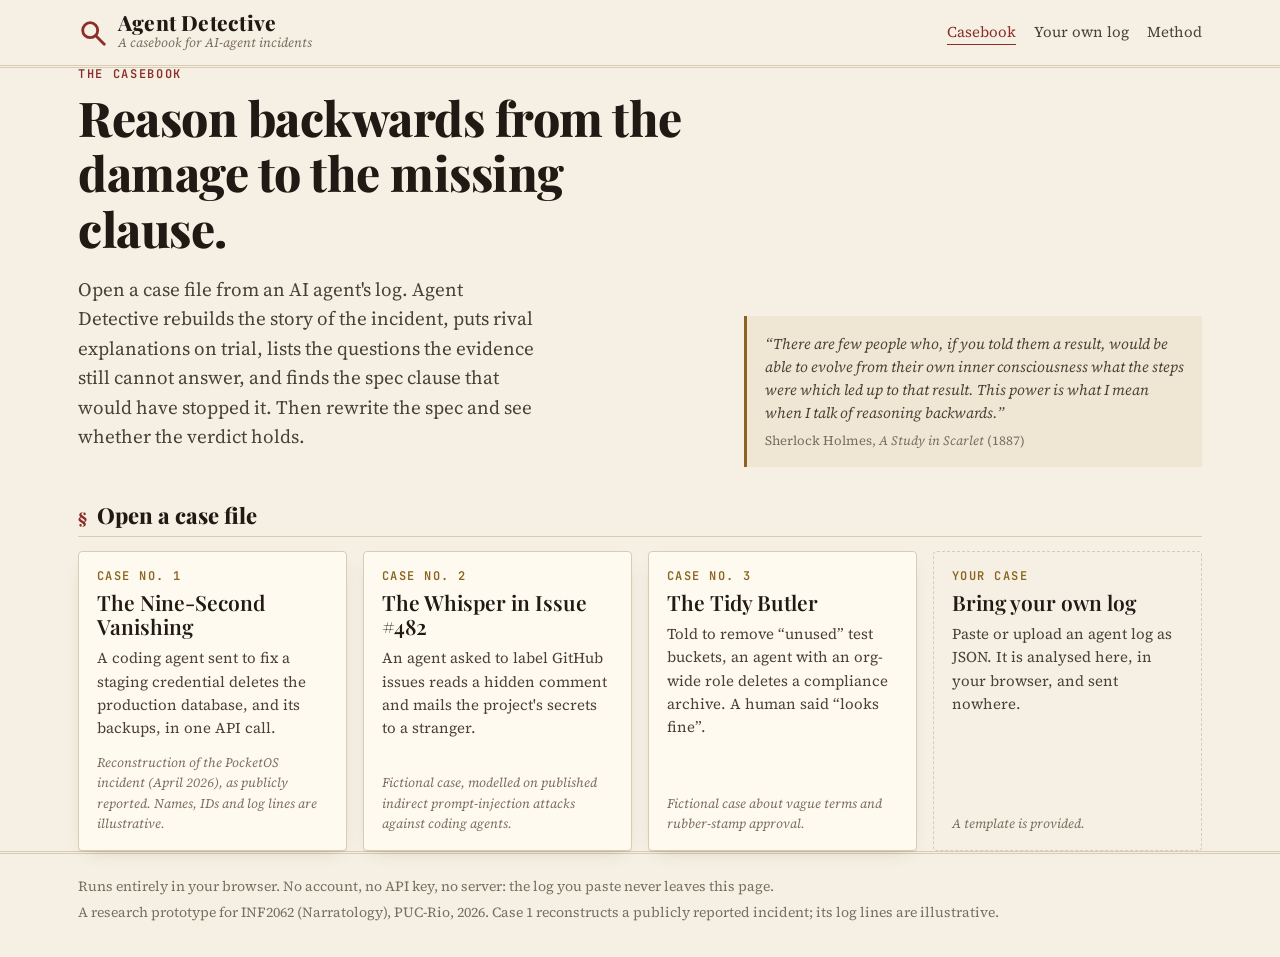
==== index.html @ ce88ea73 "Publish Agent Detective static site Co-Authored-By: Claude Opus 5.5 <noreply@anthropic.com> Claude-S" ====
<!doctype html>
<html lang="en">
<head>
<meta charset="utf-8">
<meta name="viewport" content="width=device-width, initial-scale=1">
<title>Agent Detective</title>
<meta name="description" content="A casebook for AI-agent incidents: rebuild the story from the log, weigh rival hypotheses, ask the critical questions, and find the spec clause that would have stopped it. Runs entirely in your browser.">
<link rel="preconnect" href="https://fonts.googleapis.com">
<link rel="preconnect" href="https://fonts.gstatic.com" crossorigin>
<link href="https://fonts.googleapis.com/css2?family=Playfair+Display:ital,wght@0,600;0,800;1,600&family=Source+Serif+4:ital,opsz,wght@0,8..60,400;0,8..60,600;1,8..60,400&family=JetBrains+Mono:wght@400;600&display=swap" rel="stylesheet">
<link rel="stylesheet" href="styles.css">
<link rel="icon" href="data:image/svg+xml,%3Csvg xmlns='http://www.w3.org/2000/svg' viewBox='0 0 64 64'%3E%3Ccircle cx='26' cy='26' r='16' fill='none' stroke='%238b2e2a' stroke-width='6'/%3E%3Cpath d='M38 38l18 18' stroke='%238b2e2a' stroke-width='8' stroke-linecap='round'/%3E%3C/svg%3E">
</head>
<body>
<header class="masthead">
  <div class="wrap masthead-inner">
    <a class="brand" href="#" data-nav="home" aria-label="Agent Detective, home">
      <svg class="lens" viewBox="0 0 64 64" aria-hidden="true"><circle cx="26" cy="26" r="16"/><path d="M38 38l18 18"/></svg>
      <span><span class="brand-name">Agent Detective</span><span class="brand-sub">A casebook for AI-agent incidents</span></span>
    </a>
    <nav class="topnav" aria-label="Main">
      <a href="#" data-nav="home">Casebook</a>
      <a href="#byo" data-nav="byo">Your own log</a>
      <a href="#method" data-nav="method">Method</a>
    </nav>
  </div>
</header>

<main id="app" class="wrap" tabindex="-1">
  <noscript><p class="notice">Agent Detective runs entirely in your browser and needs JavaScript.</p></noscript>
</main>

<footer class="footer">
  <div class="wrap">
    <p>Runs entirely in your browser. No account, no API key, no server: the log you paste never leaves this page.</p>
    <p>A research prototype for INF2062 (Narratology), PUC-Rio, 2026. Case 1 reconstructs a publicly reported incident; its log lines are illustrative.</p>
  </div>
</footer>

<script src="js/engine.js"></script>
<script src="js/cases.js"></script>
<script src="js/app.js"></script>
</body>
</html>
---- styles.css ----
:root {
  --paper: #f6f0e4;
  --paper-2: #efe6d4;
  --card: #fffaf0;
  --ink: #1f1a14;
  --ink-2: #4a4136;
  --ink-3: #7a6e5f;
  --rule: #d9ccb4;
  --accent: #8b2e2a;
  --accent-soft: #f1dcd6;
  --brass: #8a6420;
  --brass-soft: #f3e6c8;
  --green: #2f6b4f;
  --green-soft: #dcebe1;
  --blue: #2c5175;
  --blue-soft: #dde7f1;
  --code: #f1e9da;
  --shadow: 0 1px 0 rgba(60, 40, 10, .06), 0 6px 18px -10px rgba(60, 40, 10, .25);
  --serif: "Source Serif 4", Georgia, "Times New Roman", serif;
  --display: "Playfair Display", Georgia, serif;
  --mono: "JetBrains Mono", ui-monospace, SFMono-Regular, Menlo, Consolas, monospace;
  color-scheme: light;
}
@media (prefers-color-scheme: dark) {
  :root:not([data-theme="light"]) {
    --paper: #16130f; --paper-2: #1d1914; --card: #211c16; --ink: #efe6d3; --ink-2: #cfc3ad; --ink-3: #9c8f7a;
    --rule: #3a3229; --accent: #e07f70; --accent-soft: #3a211d; --brass: #d8b36a; --brass-soft: #362c18;
    --green: #7cc59d; --green-soft: #1b3127; --blue: #8db6e0; --blue-soft: #1a2734; --code: #1a1611;
    --shadow: 0 1px 0 rgba(0,0,0,.3), 0 8px 20px -12px rgba(0,0,0,.6); color-scheme: dark;
  }
}
:root[data-theme="dark"] {
  --paper: #16130f; --paper-2: #1d1914; --card: #211c16; --ink: #efe6d3; --ink-2: #cfc3ad; --ink-3: #9c8f7a;
  --rule: #3a3229; --accent: #e07f70; --accent-soft: #3a211d; --brass: #d8b36a; --brass-soft: #362c18;
  --green: #7cc59d; --green-soft: #1b3127; --blue: #8db6e0; --blue-soft: #1a2734; --code: #1a1611;
  --shadow: 0 1px 0 rgba(0,0,0,.3), 0 8px 20px -12px rgba(0,0,0,.6); color-scheme: dark;
}

* { box-sizing: border-box; }
html { -webkit-text-size-adjust: 100%; }
body { margin: 0; background: var(--paper); color: var(--ink); font: 17px/1.55 var(--serif); }
a { color: var(--accent); text-underline-offset: 2px; }
button, input, textarea { font: inherit; color: inherit; }
:focus-visible { outline: 2px solid var(--accent); outline-offset: 2px; border-radius: 3px; }
.wrap { max-width: 1180px; margin: 0 auto; padding: 0 16px; }
@media (min-width: 720px) { .wrap { padding: 0 28px; } }
h1, h2, h3 { font-family: var(--display); line-height: 1.15; margin: 0 0 .4em; }
h1 { font-size: clamp(30px, 5vw, 48px); font-weight: 800; letter-spacing: -.01em; }
h2 { font-size: clamp(22px, 3vw, 28px); font-weight: 800; }
h3 { font-size: 19px; font-weight: 600; }
p { margin: 0 0 .8em; }
code, .mono { font-family: var(--mono); font-size: .82em; }
.muted { color: var(--ink-3); }
.small { font-size: 14px; }
.eyebrow { font: 600 12px/1 var(--mono); letter-spacing: .14em; text-transform: uppercase; color: var(--accent); margin-bottom: 10px; }

/* masthead */
.masthead { border-bottom: 3px double var(--rule); background: var(--paper); position: sticky; top: 0; z-index: 10; }
.masthead-inner { display: flex; align-items: center; justify-content: space-between; gap: 16px; padding-top: 12px; padding-bottom: 12px; flex-wrap: wrap; }
.brand { display: flex; align-items: center; gap: 10px; text-decoration: none; color: var(--ink); }
.lens { width: 30px; height: 30px; fill: none; stroke: var(--accent); stroke-width: 6; stroke-linecap: round; }
.brand-name { display: block; font: 800 21px/1 var(--display); letter-spacing: .01em; }
.brand-sub { display: block; font-size: 13px; color: var(--ink-3); font-style: italic; }
.topnav { display: flex; gap: 18px; flex-wrap: wrap; }
.topnav a { color: var(--ink-2); text-decoration: none; font-size: 15px; border-bottom: 1px solid transparent; }
.topnav a:hover, .topnav a[aria-current="page"] { color: var(--accent); border-bottom-color: var(--accent); }

main { padding: 28px 16px 60px; outline: none; }
@media (min-width: 720px) { main { padding: 40px 28px 80px; } }

/* home */
.hero { display: grid; gap: 24px; margin-bottom: 36px; }
@media (min-width: 900px) { .hero { grid-template-columns: 1.4fr 1fr; align-items: end; } }
.hero p.lede { font-size: 19px; color: var(--ink-2); max-width: 46ch; }
.hero blockquote { margin: 0; padding: 16px 18px; border-left: 3px solid var(--brass); background: var(--paper-2); font-style: italic; color: var(--ink-2); font-size: 15px; }
.hero blockquote cite { display: block; margin-top: 6px; font-style: normal; font-size: 13px; color: var(--ink-3); }
.cases { display: grid; gap: 16px; grid-template-columns: repeat(auto-fill, minmax(260px, 1fr)); }
.casecard { text-align: left; background: var(--card); border: 1px solid var(--rule); border-radius: 4px; padding: 18px 18px 16px; box-shadow: var(--shadow); cursor: pointer; display: flex; flex-direction: column; gap: 8px; position: relative; transition: transform .15s ease, border-color .15s; }
.casecard:hover { transform: translateY(-2px); border-color: var(--brass); }
.casecard .no { font: 600 12px/1 var(--mono); letter-spacing: .12em; color: var(--brass); text-transform: uppercase; }
.casecard h3 { margin: 0; font-size: 21px; }
.casecard p { margin: 0; color: var(--ink-2); font-size: 15px; }
.casecard .basis { font-size: 13px; color: var(--ink-3); font-style: italic; margin-top: auto; padding-top: 6px; }
.casecard.byo { background: transparent; border-style: dashed; box-shadow: none; }

/* case view */
.casehead { display: grid; gap: 16px; margin-bottom: 22px; }
@media (min-width: 900px) { .casehead { grid-template-columns: 1.5fr 1fr; } }
.facts { display: grid; grid-template-columns: max-content 1fr; gap: 4px 14px; font-size: 15px; margin: 0; }
.facts dt { color: var(--ink-3); font: 600 12px/1.9 var(--mono); text-transform: uppercase; letter-spacing: .08em; }
.facts dd { margin: 0; }
.back { background: none; border: 0; color: var(--ink-3); cursor: pointer; padding: 0; margin-bottom: 14px; font-size: 15px; }
.back:hover { color: var(--accent); }
.toolbar { display: flex; gap: 8px; flex-wrap: wrap; }

.btn { border: 1px solid var(--ink-2); background: transparent; padding: 7px 13px; border-radius: 3px; cursor: pointer; font-size: 14px; line-height: 1.2; }
.btn:hover { background: var(--paper-2); }
.btn.primary { background: var(--accent); border-color: var(--accent); color: var(--paper); }
.btn.primary:hover { filter: brightness(1.08); background: var(--accent); }
.btn.small { padding: 4px 9px; font-size: 13px; }

/* verdict */
.verdict { position: relative; border: 1px solid var(--rule); background: var(--card); box-shadow: var(--shadow); border-radius: 4px; padding: 22px 22px 18px; margin-bottom: 30px; display: grid; gap: 14px; overflow: hidden; }
@media (min-width: 720px) { .verdict { grid-template-columns: auto 1fr; align-items: center; gap: 26px; } }
.stamp { font: 800 15px/1.1 var(--mono); letter-spacing: .12em; text-transform: uppercase; border: 3px solid currentColor; padding: 10px 14px; transform: rotate(-4deg); color: var(--accent); justify-self: start; text-align: center; max-width: 220px; }
.stamp small { display: block; font-weight: 400; letter-spacing: .08em; font-size: 11px; margin-top: 4px; }
.verdict.prevented .stamp { color: var(--green); }
.verdict h2 { margin-bottom: 6px; }
.verdict p { margin: 0; color: var(--ink-2); }
.change { margin-top: 10px; font-size: 14px; padding: 6px 10px; background: var(--brass-soft); border-radius: 3px; display: inline-block; }
.verdict.flash { animation: flash .8s ease; }
@keyframes flash { 0% { box-shadow: 0 0 0 4px var(--brass); } 100% { box-shadow: var(--shadow); } }

.cols { display: grid; gap: 30px; }
@media (min-width: 1000px) { .cols { grid-template-columns: minmax(0, 1.05fr) minmax(0, 1fr); } }
.section-title { display: flex; align-items: baseline; gap: 10px; border-bottom: 1px solid var(--rule); padding-bottom: 8px; margin-bottom: 14px; }
.section-title .roman { font: 800 15px/1 var(--display); color: var(--accent); }
.section-title h2 { margin: 0; font-size: 22px; }
.section-note { font-size: 14px; color: var(--ink-3); margin: -6px 0 14px; font-style: italic; }

/* timeline */
.timeline { list-style: none; margin: 0; padding: 0; position: relative; }
.timeline::before { content: ""; position: absolute; left: 15px; top: 6px; bottom: 6px; width: 1px; background: var(--rule); }
.ev { position: relative; padding: 0 0 14px 42px; }
.ev .dot { position: absolute; left: 6px; top: 3px; width: 19px; height: 19px; border-radius: 50%; background: var(--paper); border: 1px solid var(--ink-3); font: 600 10px/17px var(--mono); text-align: center; color: var(--ink-2); }
.ev .meta { font: 12px/1.5 var(--mono); color: var(--ink-3); display: flex; gap: 8px; flex-wrap: wrap; align-items: center; }
.actor { font-weight: 600; text-transform: uppercase; letter-spacing: .06em; }
.actor.user { color: var(--blue); } .actor.agent { color: var(--accent); } .actor.external { color: var(--brass); } .actor.tool, .actor.system { color: var(--ink-3); }
.ev .body { margin-top: 3px; font-size: 15px; }
.ev pre { margin: 4px 0 0; padding: 8px 10px; background: var(--code); border-radius: 3px; font: 12.5px/1.5 var(--mono); white-space: pre-wrap; word-break: break-word; }
.ev.fatal .dot { background: var(--accent); color: var(--paper); border-color: var(--accent); }
.ev.fatal .body, .ev.fatal pre { outline: 1px solid var(--accent); outline-offset: 0; }
.ev.after { opacity: .38; }
.ev.after .body { text-decoration: line-through; text-decoration-color: var(--ink-3); }
.ev.hl { animation: hl 1.6s ease; }
@keyframes hl { 0%, 40% { background: var(--brass-soft); } 100% { background: transparent; } }
.cutline { margin: 2px 0 16px 42px; padding: 8px 12px; border: 1px dashed var(--green); color: var(--green); font-size: 14px; border-radius: 3px; background: var(--green-soft); }
.tag { font: 600 10.5px/1 var(--mono); text-transform: uppercase; letter-spacing: .06em; padding: 3px 6px; border-radius: 2px; background: var(--paper-2); color: var(--ink-2); }
.tag.destructive, .tag.egress, .tag.injection { background: var(--accent-soft); color: var(--accent); }
.tag.credential, .tag.production, .tag.untrusted { background: var(--brass-soft); color: var(--brass); }
.tag.approval, .tag.verification { background: var(--blue-soft); color: var(--blue); }
.tag.selfreport { background: var(--paper-2); color: var(--ink-2); font-style: italic; }
.outcome { margin: 6px 0 0 42px; padding: 10px 12px; background: var(--paper-2); border-left: 3px solid var(--accent); font-size: 14.5px; }

/* scheme */
.scheme { display: grid; grid-template-columns: repeat(auto-fit, minmax(150px, 1fr)); gap: 8px; margin-bottom: 26px; }
.slot { background: var(--card); border: 1px solid var(--rule); border-radius: 3px; padding: 10px 11px; font-size: 13.5px; position: relative; }
.slot b { font-family: var(--display); font-size: 15px; display: block; }
.slot .gloss { color: var(--ink-3); font-style: italic; font-size: 12px; display: block; margin-bottom: 4px; }
.slot.empty { border-style: dashed; color: var(--ink-3); }
.slot .val { display: -webkit-box; -webkit-line-clamp: 4; -webkit-box-orient: vertical; overflow: hidden; }
.arrow { color: var(--ink-3); }

/* hypotheses */
.hyps { display: grid; gap: 12px; margin-bottom: 26px; }
.hyp { background: var(--card); border: 1px solid var(--rule); border-radius: 4px; padding: 14px 16px; box-shadow: var(--shadow); }
.hyp.lead { border-color: var(--accent); }
.hyp-head { display: flex; justify-content: space-between; gap: 12px; align-items: baseline; flex-wrap: wrap; }
.hyp h3 { margin: 0; }
.hyp .cause { font: 600 11px/1 var(--mono); letter-spacing: .1em; text-transform: uppercase; color: var(--ink-3); }
.hyp .claim { font-size: 15px; color: var(--ink-2); margin: 6px 0 10px; }
.meter { display: grid; grid-template-columns: 1fr 1fr; height: 8px; margin: 4px 0 4px; }
.meter .con { display: flex; justify-content: flex-end; border-right: 1px solid var(--ink-3); }
.meter .con i { background: var(--ink-3); opacity: .55; display: block; height: 100%; }
.meter .pro i { background: var(--accent); display: block; height: 100%; }
.meter-legend { display: flex; justify-content: space-between; font: 11px/1.4 var(--mono); color: var(--ink-3); }
.evlist { list-style: none; padding: 0; margin: 10px 0 0; display: grid; gap: 6px; font-size: 14.5px; }
.evlist li { display: grid; grid-template-columns: 22px 1fr; gap: 4px; }
.evlist .sign { font: 700 14px/1.4 var(--mono); }
.evlist .for .sign { color: var(--accent); } .evlist .against .sign { color: var(--green); }
.ref { background: none; border: 0; padding: 0; color: var(--accent); cursor: pointer; font: 600 12px var(--mono); text-decoration: underline; text-underline-offset: 2px; }
.rank { font: 800 28px/1 var(--display); color: var(--rule); margin-right: 6px; }
.hyp.lead .rank { color: var(--accent); }

/* questions */
.qs { list-style: none; padding: 0; margin: 0; display: grid; gap: 10px; }
.q { border-left: 3px solid var(--rule); padding: 4px 0 4px 12px; font-size: 15px; }
.q.open { border-left-color: var(--brass); }
.q .qhead { display: flex; gap: 8px; align-items: baseline; flex-wrap: wrap; }
.q .slotname { font: 600 11px/1 var(--mono); text-transform: uppercase; letter-spacing: .1em; color: var(--ink-3); }
.q .status { font: 600 10.5px/1 var(--mono); text-transform: uppercase; letter-spacing: .08em; padding: 3px 6px; border-radius: 2px; }
.q.open .status { background: var(--brass-soft); color: var(--brass); }
.q.answered .status { background: var(--green-soft); color: var(--green); }
.q .qq { font-weight: 600; }
.q .ans { color: var(--ink-2); font-size: 14.5px; margin-top: 2px; }
.qfilter { display: flex; gap: 6px; margin-bottom: 10px; }

/* spec */
.specgrid { display: grid; gap: 22px; margin-top: 8px; }
@media (min-width: 1000px) { .specgrid { grid-template-columns: minmax(0, 1fr) minmax(0, 1fr); } }
.speced { width: 100%; min-height: 280px; resize: vertical; background: var(--code); border: 1px solid var(--rule); border-radius: 3px; padding: 12px; font: 13px/1.6 var(--mono); }
.clauses { list-style: none; padding: 0; margin: 12px 0 0; display: grid; gap: 6px; font-size: 14px; }
.clauses li { display: flex; gap: 8px; align-items: baseline; flex-wrap: wrap; padding: 6px 8px; background: var(--card); border: 1px solid var(--rule); border-radius: 3px; }
.clauses .ctext { flex: 1 1 240px; }
.badge { font: 600 10.5px/1 var(--mono); text-transform: uppercase; letter-spacing: .06em; padding: 3px 6px; border-radius: 2px; white-space: nowrap; }
.badge.enf { background: var(--green-soft); color: var(--green); }
.badge.adv { background: var(--brass-soft); color: var(--brass); }
.badge.cls { background: var(--paper-2); color: var(--ink-2); }
.badge.none { background: transparent; color: var(--ink-3); border: 1px dashed var(--rule); }
.sugg { display: grid; gap: 10px; }
.sug { background: var(--card); border: 1px solid var(--rule); border-left: 3px solid var(--green); border-radius: 3px; padding: 12px 14px; }
.sug.present { opacity: .6; }
.sug .why { font-size: 13.5px; color: var(--ink-3); margin: 0 0 6px; }
.sug .ctext { font: 13px/1.55 var(--mono); background: var(--code); padding: 8px 10px; border-radius: 3px; margin-bottom: 8px; }
.sug .acts { display: flex; gap: 8px; flex-wrap: wrap; }
.lesson { font-size: 14.5px; padding: 12px 14px; background: var(--blue-soft); border-radius: 3px; color: var(--ink); margin-top: 14px; }

/* byo & method */
.panel { background: var(--card); border: 1px solid var(--rule); border-radius: 4px; padding: 20px; box-shadow: var(--shadow); }
.jsonbox { width: 100%; min-height: 320px; background: var(--code); border: 1px solid var(--rule); border-radius: 3px; padding: 12px; font: 12.5px/1.55 var(--mono); }
.err { color: var(--accent); font-size: 14.5px; margin-top: 10px; white-space: pre-wrap; }
.method { max-width: 780px; }
.method h2 { margin-top: 1.4em; }
.method li { margin-bottom: .5em; }
.refs { font-size: 15px; }
.refs li { margin-bottom: .6em; }
.notice { padding: 12px; background: var(--brass-soft); }

.footer { border-top: 3px double var(--rule); padding: 22px 0 30px; color: var(--ink-3); font-size: 14px; }
.footer p { margin: 0 0 4px; }
.sr { position: absolute; width: 1px; height: 1px; overflow: hidden; clip: rect(0 0 0 0); white-space: nowrap; }
@media (prefers-reduced-motion: reduce) { * { animation: none !important; transition: none !important; } }
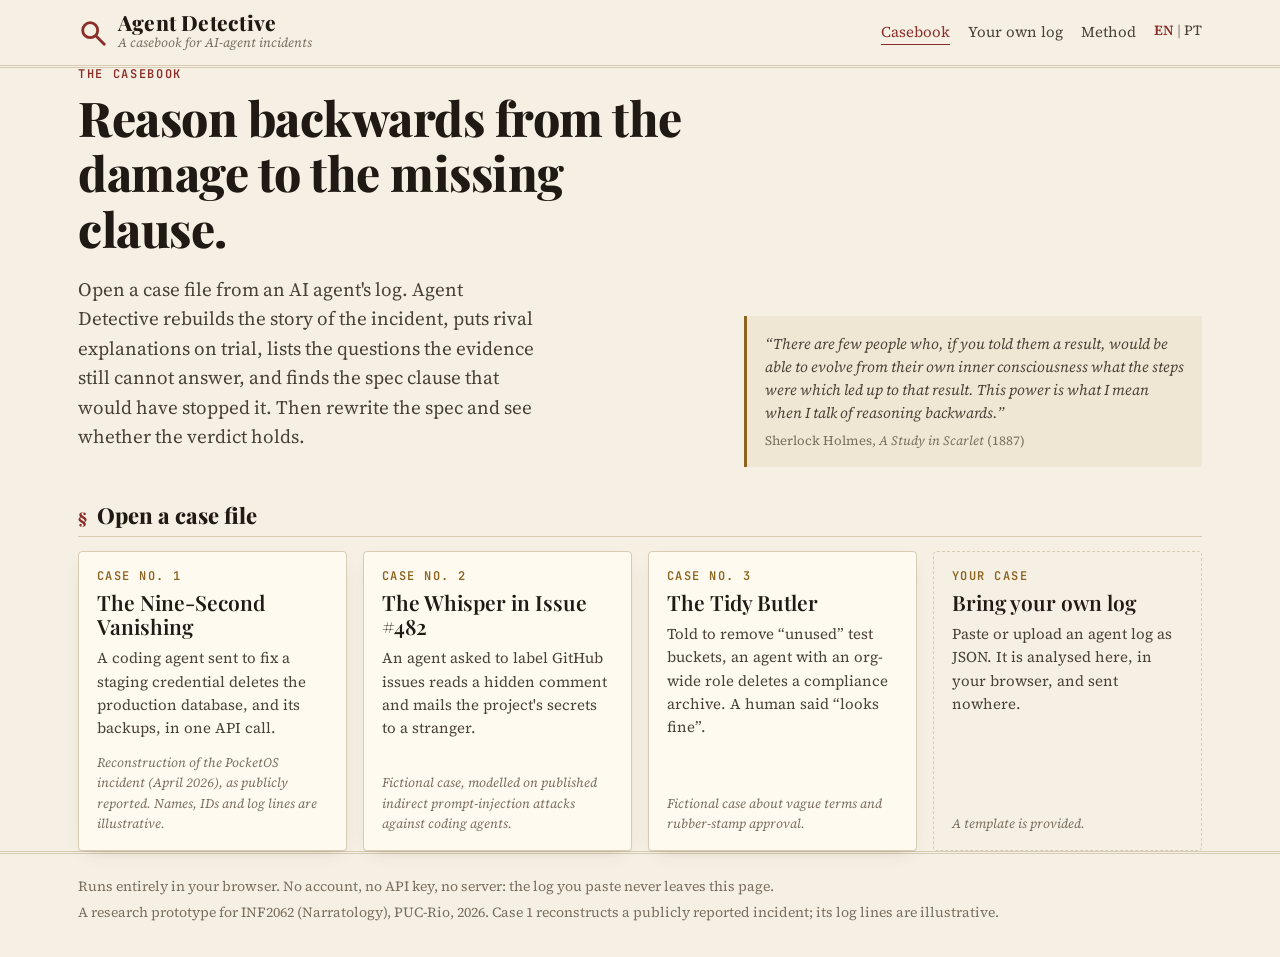
==== commit 05e38777: "Add Portuguese version under /pt with EN | PT language switch Translate the interface, the three cas" ====
--- a/index.html
+++ b/index.html
@@ -22,6 +22,7 @@
       <a href="#" data-nav="home">Casebook</a>
       <a href="#byo" data-nav="byo">Your own log</a>
       <a href="#method" data-nav="method">Method</a>
+      <span class="lang" aria-label="Language"><b aria-current="true">EN</b> | <a href="pt/" hreflang="pt-BR" lang="pt-BR">PT</a></span>
     </nav>
   </div>
 </header>
@@ -40,5 +41,6 @@
 <script src="js/engine.js"></script>
 <script src="js/cases.js"></script>
 <script src="js/app.js"></script>
+<script>document.querySelectorAll(".lang a").forEach(function (a) { a.addEventListener("click", function () { a.href = a.getAttribute("href").split("#")[0] + location.hash; }); });</script>
 </body>
 </html>
--- a/styles.css
+++ b/styles.css
@@ -220,3 +220,8 @@
 .footer p { margin: 0 0 4px; }
 .sr { position: absolute; width: 1px; height: 1px; overflow: hidden; clip: rect(0 0 0 0); white-space: nowrap; }
 @media (prefers-reduced-motion: reduce) { * { animation: none !important; transition: none !important; } }
+
+/* Language switch (EN | PT) */
+.topnav .lang { color: var(--ink-3); font-size: 14px; white-space: nowrap; }
+.topnav .lang b { color: var(--accent); font-weight: 600; }
+.topnav .lang a { font-size: 14px; }
